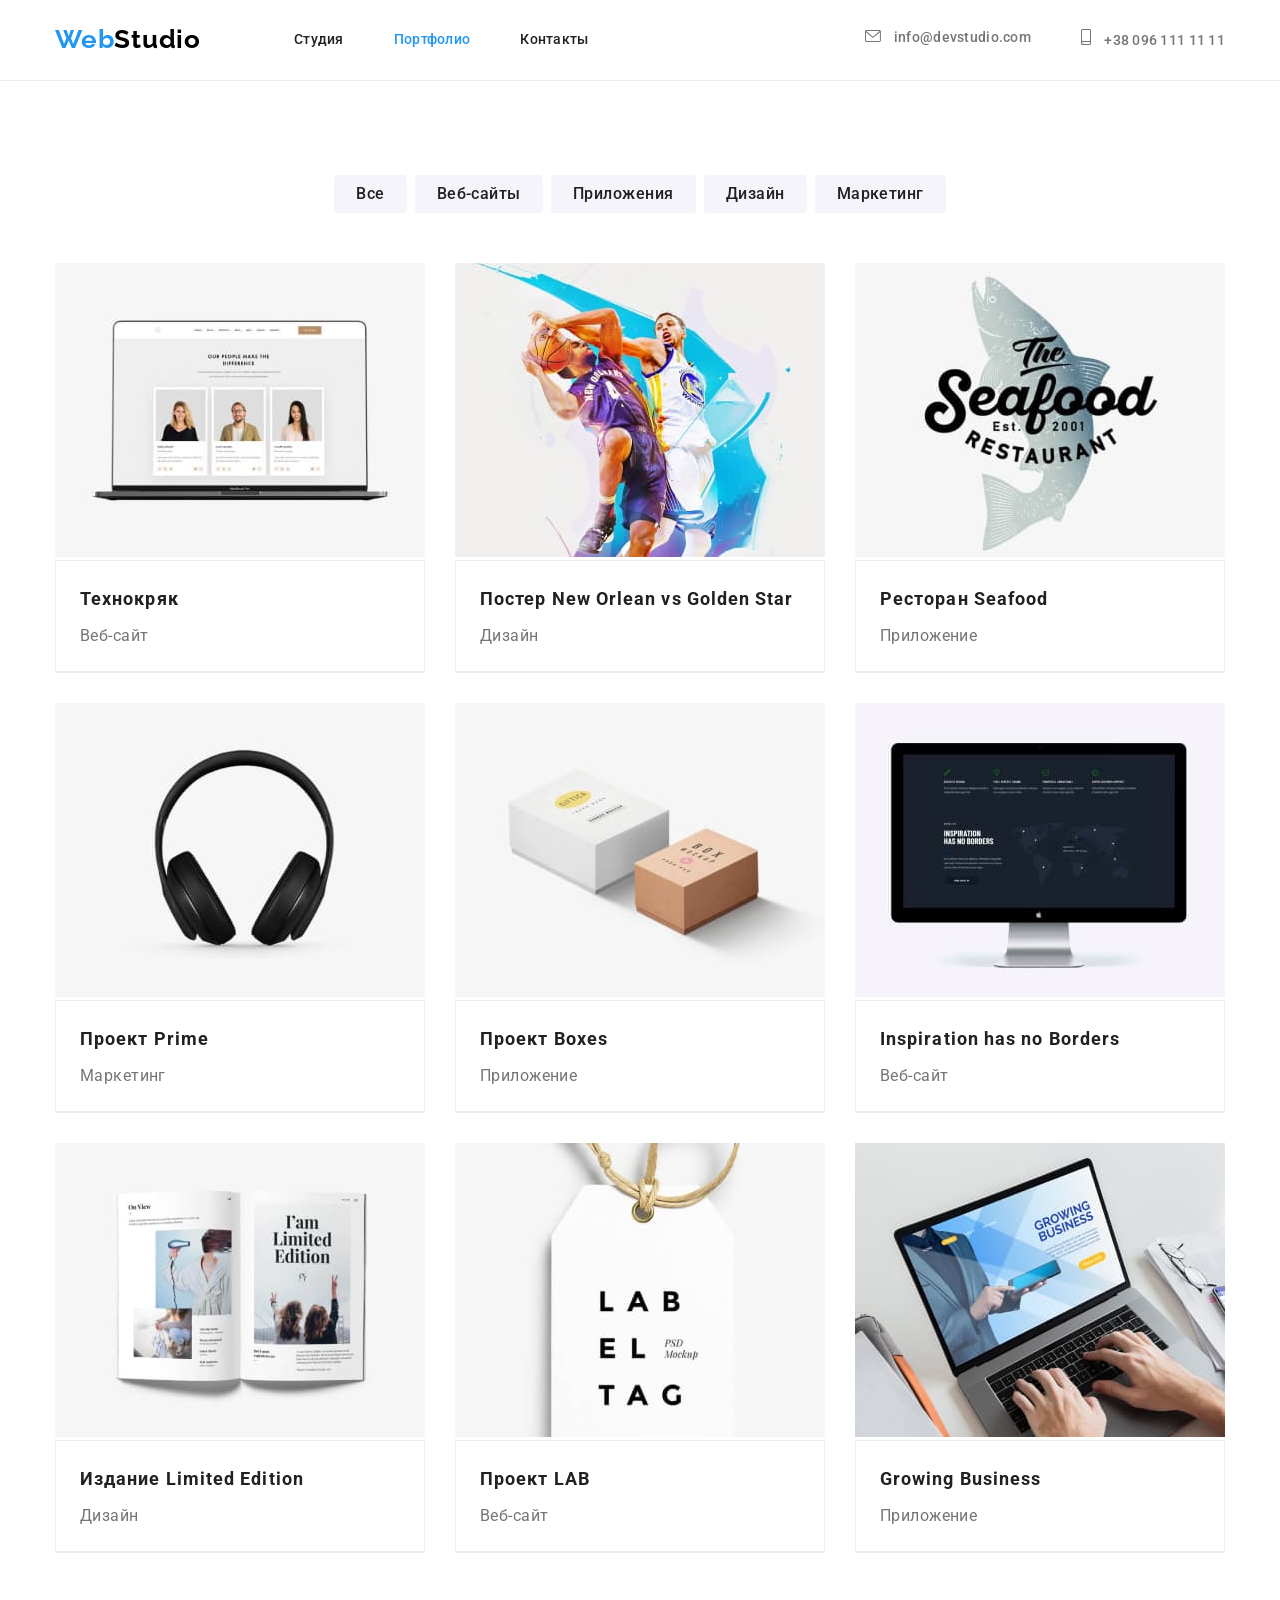
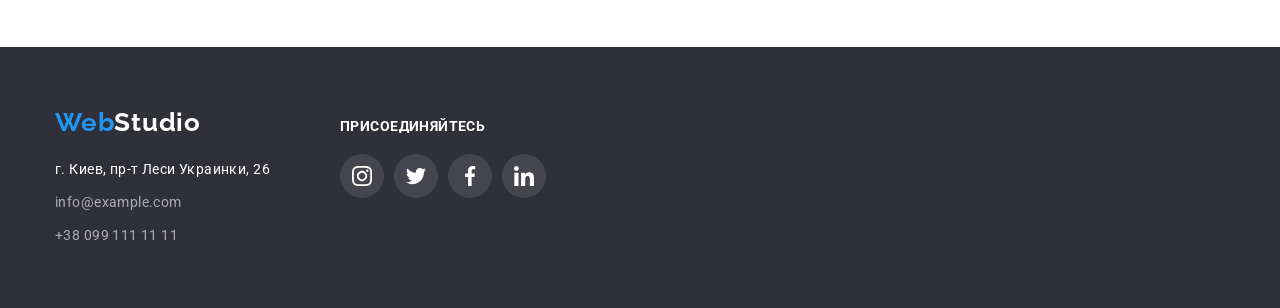
==== portfolio.html @ f18df696 "Initial commit" ====
<!DOCTYPE html>
<html lang="ru">

<head>
    <meta charset="UTF-8">
    <meta http-equiv="X-UA-Compatible" content="IE=edge">
    <meta name="viewport" content="width=device-width, initial-scale=1.0">
    <title>Portfolio</title>
    <link rel="preconnect" href="https://fonts.gstatic.com">
    <link
        href="https://fonts.googleapis.com/css2?family=Raleway:wght@700&family=Roboto:wght@400;500;700;900&display=swap"
        rel="stylesheet">
        <link rel="stylesheet" href="https://cdnjs.cloudflare.com/ajax/libs/modern-normalize/1.1.0/modern-normalize.min.css">
    <link rel="stylesheet" href="./css/styles.css">
</head>

<body>
    <header class="header">

        <div class="container">
            <nav class="header-navigation">
                <a href="" class="header-logo link"><span>Web</span>Studio</a>
                <ul class="header-list list">
                    <li class="header-item pointer"><a href="./index.html" class="header-link ">Студия</a></li>
                    <li class="header-item pointer"><a href="./portfolio.html" class="header-link current">Портфолио</a>
                    </li>
                    <li class="header-item pointer"><a href="" class="header-link">Контакты</a></li>
                </ul>
            </nav>
            <ul class="header-contacts-list list">
                <li class="header-mail-li">
                    <a class="header-mail link" href="http://info@devstudio.com">
                        <svg class="mail-icon" width="16" height="12">
                            <use href="./images/icons.svg#icon-envelope"></use>
                        </svg>
                        info@devstudio.com
                    </a>
                </li>
                <li class="header-tel-li">
                    <a class="header-tel link" href="tel:+380961111111">
                        <svg class="phone-icon" width="10" height="16">
                            <use href="./images/icons.svg#icon-smartphone"></use>
                        </svg>
                        +38 096 111 11 11</a>
                </li>
            </ul>
        </div>

    </header>
    <main>
        <section class="samples">
            <div class="container">
                <h1 hidden>Работы</h1>
                <ul class="services-list list">
                    <li><button type="button" class="services-item-btn pointer">Все</button></li>
                    <li><button type="button" class="services-item-btn pointer">Веб-сайты</button></li>
                    <li><button type="button" class="services-item-btn pointer">Приложения</button></li>
                    <li><button type="button" class="services-item-btn pointer">Дизайн</button></li>
                    <li><button type="button" class="services-item-btn pointer">Маркетинг</button></li>
                </ul>
                <ul class="examples-list list">
                    <li class="examples-item">
                        <a href="" class="examples-icon link"><img src="./images/projects/project-1.jpg" alt="технокряк">
                            <div class="about-examles">
                                <h2 class="examples-title">Технокряк</h2>
                                <p class="examples-text">Веб-сайт</p>
                            </div>
                        </a>
                    </li>
                    <li class="examples-item">
                        <a href="" class="examples-icon link"><img src="./images/projects/project-2.jpg" alt="Постер">
                            <div class="about-examles">
                                <h2 class="examples-title">Постер New Orlean vs Golden Star</h2>
                                <p class="examples-text">Дизайн</p>
                            </div>
                        </a>
                    </li>
                    <li class="examples-item">
                        <a href="" class="examples-icon link"><img src="./images/projects/project-3.jpg" alt="Ресторан">
                            <div class="about-examles">
                                <h2 class="examples-title">Ресторан Seafood</h2>
                                <p class="examples-text">Приложение</p>
                            </div>
                        </a>
                    </li>
                    <li class="examples-item">
                        <a href="" class="examples-icon link"><img src="./images/projects/project-4.jpg" alt="Проект Prime">
                            <div class="about-examles">
                                <h2 class="examples-title">Проект Prime</h2>
                                <p class="examples-text">Маркетинг</p>
                            </div>
                        </a>
                    </li>
                    <li class="examples-item">
                        <a href="" class="examples-icon link"><img src="./images/projects/project-5.jpg" alt="Проект Boxes">
                            <div class="about-examles">
                                <h2 class="examples-title">Проект Boxes</h2>
                                <p class="examples-text">Приложение</p>
                            </div>
                        </a>
                    </li>
                    <li class="examples-item">
                        <a href="" class="examples-icon link"><img src="./images/projects/project-6.jpg" alt="Inspiration has no Borders">
                            <div class="about-examles">
                                <h2 class="examples-title">Inspiration has no Borders</h2>
                                <p class="examples-text">Веб-сайт</p>
                            </div>
                        </a>
                    </li>
                    <li class="examples-item">
                        <a href="" class="examples-icon link"><img src="./images/projects/project-7.jpg" alt="Издание Limited Edition">
                            <div class="about-examles">
                                <h2 class="examples-title">Издание Limited Edition</h2>
                                <p class="examples-text">Дизайн</p>
                            </div>
                        </a>
                    </li>
                    <li class="examples-item">
                        <a href="" class="examples-icon link"><img src="./images/projects/project-8.jpg" alt="Проект LAB">
                            <div class="about-examles">
                                <h2 class="examples-title">Проект LAB</h2>
                                <p class="examples-text">Веб-сайт</p>
                            </div>
                        </a>
                    </li>
                    <li class="examples-item">
                        <a href="" class="examples-icon link"><img src="./images/projects/project-9.jpg" alt="Growing Business">
                            <div class="about-examles">
                                <h2 class="examples-title">Growing Business</h2>
                                <p class="examples-text">Приложение</p>
                            </div>
                        </a>
                    </li>
                </ul>
            </div>
        </section> 
    </main>
    <footer class="footer">
        <div class="container">
            <div class="footer-content">
                <div class="footer-contact">
                    <a href="" class="footer-logo link"><span>Web</span>Studio</a>
                    <address>
                        <ul class="address list list">
                            <li class="footer-item pointer"><a href="" class="footer-add-link link">г. Киев, пр-т Леси
                                    Украинки, 26</a></li>
                            <li class="footer-item pointer"><a href="mailto:info@example.com"
                                    class="footer-link link">info@example.com</a></li>
                            <li class="footer-item pointer"><a href="tel:+380991111111" class="footer-link link">+38 099
                                    111 11 11</a></li>
                        </ul>
                    </address>
                </div>
                <div class="follow">
                    <h2 class="follow-title">присоединяйтесь</h2>
                    <ul class="follow-list list">
                        <li class="follow-item"><a href="" class="follow-link">
                                <svg class="follow-icon" width="20" height="20">
                                    <use href="./images/icons.svg#icon-instagram-2"></use>
                                </svg>
                            </a></li>
                        <li class="follow-item"><a href="" class="follow-link">
                                <svg class="follow-icon" width="20" height="20">
                                    <use href="./images/icons.svg#icon-twitter-1"></use>
                                </svg>
                            </a></li>
                        <li class="follow-item"><a href="" class="follow-link">
                                <svg class="follow-icon" width="20" height="20">
                                    <use href="./images/icons.svg#icon-facebook-1"></use>
                                </svg>
                            </a></li>
                        <li class="follow-item"><a href="" class="follow-link">
                                <svg class="follow-icon" width="20" height="20">
                                    <use href="./images/icons.svg#icon-linkedin-1"></use>
                                </svg>
                            </a></li>
                    </ul>
                </div>
            </div>
        </div>
    </footer>
</body>

</html>
---- css/styles.css ----
:root {
    --header-color: #212121;
    --contacts-color: #757575;
    --main-title-color: #FFFFFF;
    --second-title-color: #212121;
    --btn-color: #2196F3;
    --accent-color: #2196F3;
    --main-text-color: #757575;
    --hero-footer-bgc-color: #2F303A;
    --bcg-card-color: #F5F4FA;
    --head-logo-color: #000000;
    --footer-logo-color: #FFFFFF;
}

body {
    font-family: "Roboto", sans-serif;
    font-size: 14px;
    letter-spacing: 0.03em;
    color: var(--second-title-color);
}

p,
h1,
h2,
h3,
h4 {
    margin: 0;
}

ul {
    padding-left: 0;
    margin: 0;
}

.container {
    width: 1200px;
    padding-left: 15px;
    padding-right: 15px;
    margin: 0 auto;
    /* outline: 1px solid red; */
}

/* ---------------------------HEADER-------------------------- */
header {
    background-color: var(--main-title-color);
    padding-top: 24px;
    padding-bottom: 25px;
    border-bottom: 1px solid #ECECEC;
}

span {
    font-family: 'Raleway';
    font-style: normal;
    font-weight: 700;
    font-size: 26px;
    line-height: 1.19;
    letter-spacing: 0.03em;
    color: var(--accent-color);
}

.header-logo {
    font-family: 'Raleway';
    font-style: normal;
    font-weight: 700;
    font-size: 26px;
    line-height: 1.19;
    letter-spacing: 0.03em;
    color: var(--head-logo-color)
}

.list {
    list-style: none;
    margin-top: 0px;
}

.link {
    text-decoration: none;
}

.header .container {
    display: flex;
    align-items: center;
}

.header-navigation {
    display: flex;
    align-items: center;
}

.header-list {
    display: flex;
    margin-left: 93px;
}

.header-item:not(:last-child) {
    margin-right: 50px;
}

.header-link {
    font-weight: 500;
    font-size: 14px;
    line-height: 1.14;
    letter-spacing: 0.02em;
    text-decoration: none;
    color: var(--header-color);
}

.pointer {
    cursor: pointer;
}

.header-link:hover,
.header-link:focus {
    color: var(--accent-color);
}

.header-list .header-link.current {
    color: var(--accent-color);
}

.header-contacts-list {
    display: flex;
    margin-left: auto;
}

.header-mail {
    font-weight: 500;
    font-size: 14px;
    line-height: 1.14;
    letter-spacing: 0.02em;
    color: var(--contacts-color);
    /* margin-right: 50px; */
}

.mail-icon {
    margin-right: 10px;
    fill: currentColor;
    align-self: center;
}

.header-mail:hover,
.header-mail:focus {
    color: var(--accent-color);
}

.header-tel {
    font-weight: 500;
    font-size: 14px;
    line-height: 1.14;
    letter-spacing: 0.02em;
    color: var(--contacts-color);
    /* margin-right: 0px; */
}

.header-mail-li {
    margin-right: 50px;
}

.header-tel-li {
    margin-right: 0px;
}

.phone-icon {
  margin-right: 10px;
  fill: currentColor;
  align-self: center;
}

.header-tel:hover,
.header-tel:focus {
    color: var(--accent-color);
}

/* ----------------------------------------HERO------------------------------------------- */

.hero {
    text-align: center;
}

.hero-content {
    background-color: var(--hero-footer-bgc-color);
    padding-top: 200px;
    padding-bottom: 200px;
    max-width: 1600px;
    height: 600px;
    margin-left: auto;
    margin-right: auto;
    background-image: linear-gradient(rgba(47, 48, 58, 0.4),
            rgba(47, 48, 58, 0.4)),
        url(../images/background/background-1.jpg);
}

.hero-title {
    font-weight: 900;
    font-size: 44px;
    width: 696px;
    line-height: 1.36;
    /* text-align: center; */
    letter-spacing: 0.06em;
    text-transform: uppercase;
    color: var(--main-title-color);
    margin: 0 auto;
    margin-bottom: 30px;


}

.hero-btn {
    display: inline-block;
    font-family: 'Roboto';
    font-weight: 700;
    font-size: 16px;
    line-height: 1.88;
    /* display: flex; */
    align-items: center;
    text-align: center;
    letter-spacing: 0.06em;
    color: var(--main-title-color);
    background-color: var(--accent-color);
    border: none;
    border-radius: 4px;
    padding: 10px 32px;
}

.hero-btn:hover,
.hero-btn:focus {
    background-color: #188ce8;
}

/* ------------------------------------FEATURE----------------------------------- */
.feature {
    padding-top: 94px;
    padding-bottom: 94px;
}

.feature-list {
    display: flex;
}

.feature-title {
    font-weight: 700;
    font-size: 14px;
    line-height: 1.14;
    text-transform: uppercase;
    color: var(--second-title-color);
    margin-top: 0px;
    margin-bottom: 10px;
}

.feature-item {
    width: 270px;
    margin-right: 30px;
}

.feature-item::before {
    display: block;
    content:"";
    height: 120px;
    width: 270px;
    /*outline: 1px solid red;*/
    margin-bottom: 30px;
    background-repeat: no-repeat;
    background-size: 25%;
    background-position: center;
    background-color: #F5F4FA;
    border-radius: 4px;
}
/*
.feature-item:nth-child(1)::before {
    background-image: url(../images/features/antenna.svg);
}
.feature-item:nth-child(2)::before {
    background-image: url(../images/features/clock.svg);
}
.feature-item:nth-child(3)::before {
    background-image: url(../images/features/diagram.svg);
}
.feature-item:nth-child(4)::before {
    background-image: url(../images/features/astronaut.svg);
}
*/
.antenna::before {
    background-image: url(../images/features/antenna.svg);
}

.clock::before {
    background-image: url(../images/features/clock.svg);
}

.vector::before {
    background-image: url(../images/features/diagram.svg);
}

.austronaut::before {
    background-image: url(../images/features/astronaut.svg);
}


.feature-item:last-child {
    margin-right: 0px;
}

.feature-text {
    line-height: 1.71;
    max-width: 270px;
    margin-top: 0px;
    color: var(--contacts-color);
}

/* -------------------------------------direction--------------------------------------- */
.direction {
    padding-bottom: 94px;
}

.direction-list {
    display: flex;
}

.direction-item {

    margin-right: 30px;
}

.direction-icon {
    display: block;
    width: 100%;
    height: auto;

}

.direction-item:last-child {
    margin-right: 0px;
}

.direction-title {
    font-weight: 700;
    font-size: 36px;
    line-height: 1.17;
    text-align: center;
    color: var(--second-title-color);
    margin-bottom: 50px;
    margin-top: 0px;
}

.team {
    background-color: var(--bcg-card-color);
    padding-top: 94px;
    padding-bottom: 94px;
}

.team-list {
    display: flex;
}

.team-item {
    margin-right: 30px;
    background: #FFFFFF;
    box-shadow: 0px 1px 3px rgba(0, 0, 0, 0.12),
        0px 1px 1px rgba(0, 0, 0, 0.14),
        0px 2px 1px rgba(0, 0, 0, 0.2);
    border-radius: 0px 0px 4px 4px;
}

.team-item:last-child {
    margin-right: 0px;
}

.team-title {
    font-weight: 700;
    font-size: 36px;
    line-height: 1.17;
    text-align: center;
    color: var(--second-title-color);
    margin-bottom: 50px;
    margin-top: 0px;
}

.team-icon {
    display: block;
    width: 100%;
    height: auto;

}

.about-team-item {
    padding-top: 30px;
    padding-bottom: 30px;
}

.team-item-title {
    font-weight: 500;
    font-size: 16px;
    line-height: 1.19;
    text-align: center;
    color: var(--second-title-color);
    margin-bottom: 10px;
    margin-top: 0px;
}

.specialty-text {
    font-size: 16px;
    line-height: 1.19;
    text-align: center;
    margin-top: 0px;
    color: var(--contacts-color);
}

.team-soc-list {
    display: flex;
    justify-content: center;
    padding-bottom: 30px;
}

.team-soc-link {
    width: 44px;
    height: 44px;
    background-color: #FFFFFF;
    border-radius: 50%;
    display: flex;
    justify-content: center;
    align-items: center;
    fill: #AFB1B8;
}

/* .team-soc-icon {
        fill: #AFB1B8;
    } */
.team-soc-link:hover,
.team-soc-link:focus {
    background-color: #2196F3;
    fill: #FFFFFF;
}

.team-soc-item+.team-soc-item {
    margin-left: 10px;
}
/* ---------------------------------------CLIENTS------------------------------------ */

.clients {
    padding-top: 94px;
    padding-bottom: 94px;
}

.clients-title {
    font-weight: 700;
    font-size: 36px;
    line-height: 1.17;
    text-align: center;
    color: var(--second-title-color);
    margin-bottom: 50px;
    margin-top: 0px;
}

.clients-list {
    display: flex;
    justify-content: center;

}

.clients-item+.clients-item {
    margin-left: 30px;
}

.clients-link {
    display: flex;
    width: 170px;
    height: 92px;
    /* background-color: #2196F3; */
    border: 1px solid #AFB1B8;
    border-radius: 4px;
    justify-content: center;
    align-items: center;
    fill: #AFB1B8;

}

.clients-link:hover,
.clients-link:focus {
    fill: #2196F3;
    border: 1px solid #2196F3;
}

/* .mail-icon  */





/* ---------------------------------------FOOTER----------------------------------- */
.footer {
    max-width: 1600px;
    background-color: var(--hero-footer-bgc-color);

    padding-top: 60px;
    padding-bottom: 60px;
    margin-left: auto;
    margin-right: auto;
    /* display: flex; */
    align-items: center;
}

.footer-logo {
    display: inline-block;
    font-family: 'Raleway';
    font-style: normal;
    font-weight: 700;
    font-size: 26px;
    line-height: 1.19;
    letter-spacing: 0.03em;
    color: var(--footer-logo-color);
    margin-bottom: 20px;
}

.footer-content {
    display: flex;
    align-items: baseline;
}

.footer-item {
    margin-bottom: 9px;
}

.footer-item:last-child {
    margin-bottom: 0px;
}

.footer-add-link {
    font-style: normal;
    font-weight: 400;
    font-size: 14px;
    line-height: 1.71;
    letter-spacing: 0.03em;
    color: var(--footer-logo-color);

}

.footer-add-link:hover,
.footer-add-link:focus {
    color: var(--accent-color);
}

.footer-link {
    font-style: normal;
    font-size: 14px;
    line-height: 1.71;
    letter-spacing: 0.03em;
    color: rgba(255, 255, 255, 0.6);

}


.follow-title {
    font-family: 'Roboto';
    font-style: normal;
    font-weight: 700;
    font-size: 14px;
    line-height: 16px;
    letter-spacing: 0.03em;
    color: #FFFFFF;
    text-transform: uppercase;
    margin-bottom: 20px;
}


.footer-link:hover,
.footer-link:focus {
    color: var(--accent-color);
}

.follow {
  display: block;
  margin-left: 70px;
}

.follow-list {
  display: flex;
  justify-content: center;
}

.follow-link {
  width: 44px;
  height: 44px;
  background: rgba(255, 255, 255, 0.1);
  border-radius: 50%;
  display: flex;
  justify-content: center;
  align-items: center;
  fill: #FFFFFF;
}

.follow-link:hover,
.follow-link:focus {
  background-color: #2196F3;

}

/* .follow-item {
    } */
.follow-item:not(:last-child) {
  margin-right: 10px;
}
/* --------------------------------------------samples------------------------------------------ */
.samples {
    padding-top: 94px;
    padding-bottom: 94px;
}

.services-list {
    display: flex;
    justify-content: center;
}

.services-list>li {
    margin-right: 8px;
}

.services-list>li:last-child {
    margin-right: 0px;
}

.services-item-btn {

    font-family: 'Roboto';
    font-weight: 500;
    font-size: 16px;
    line-height: 1.62;
    text-align: center;
    letter-spacing: 0.03em;
    color: var(--header-color);
    background-color: var(--bcg-card-color);
    border: none;
    border-radius: 4px;
    padding: 6px 22px;
}

.services-item-btn:hover,
.services-item-btn:focus {
    color: var(--main-title-color);
    background-color: var(--accent-color);
}

.services-list {
    margin-bottom: 50px;
}

.examples-title {
    font-weight: 700;
    font-size: 18px;
    line-height: 2;
    letter-spacing: 0.06em;
    color: var(--second-title-color);
    margin-bottom: 4px;

}

.examples-text {
    font-size: 16px;
    line-height: 1.88;
    color: var(--main-text-color);

}

.about-examles {
    padding: 20px 24px;
    /* padding-bottom: 20px; */
    border: 1px solid #EEEEEE;

}

.examples-list {
    display: flex;
    flex-wrap: wrap;

}

.examples-item {

    margin-right: 30px;
    margin-bottom: 30px;
    border-bottom: 1px solid #EEEEEE;
}

.examples-icon {
    display: block;
    width: 100%;
    height: auto;
}

.examples-icon:hover {
    box-shadow: 0px 1px 1px rgba(0, 0, 0, 0.12),
        0px 4px 4px rgba(0, 0, 0, 0.06),
        1px 4px 6px rgba(0, 0, 0, 0.16);
}

.examples-item:nth-child(3n) {
    margin-right: 0px;
}

.examples-item:nth-last-child(-n+3) {
    margin-bottom: 0px;
}
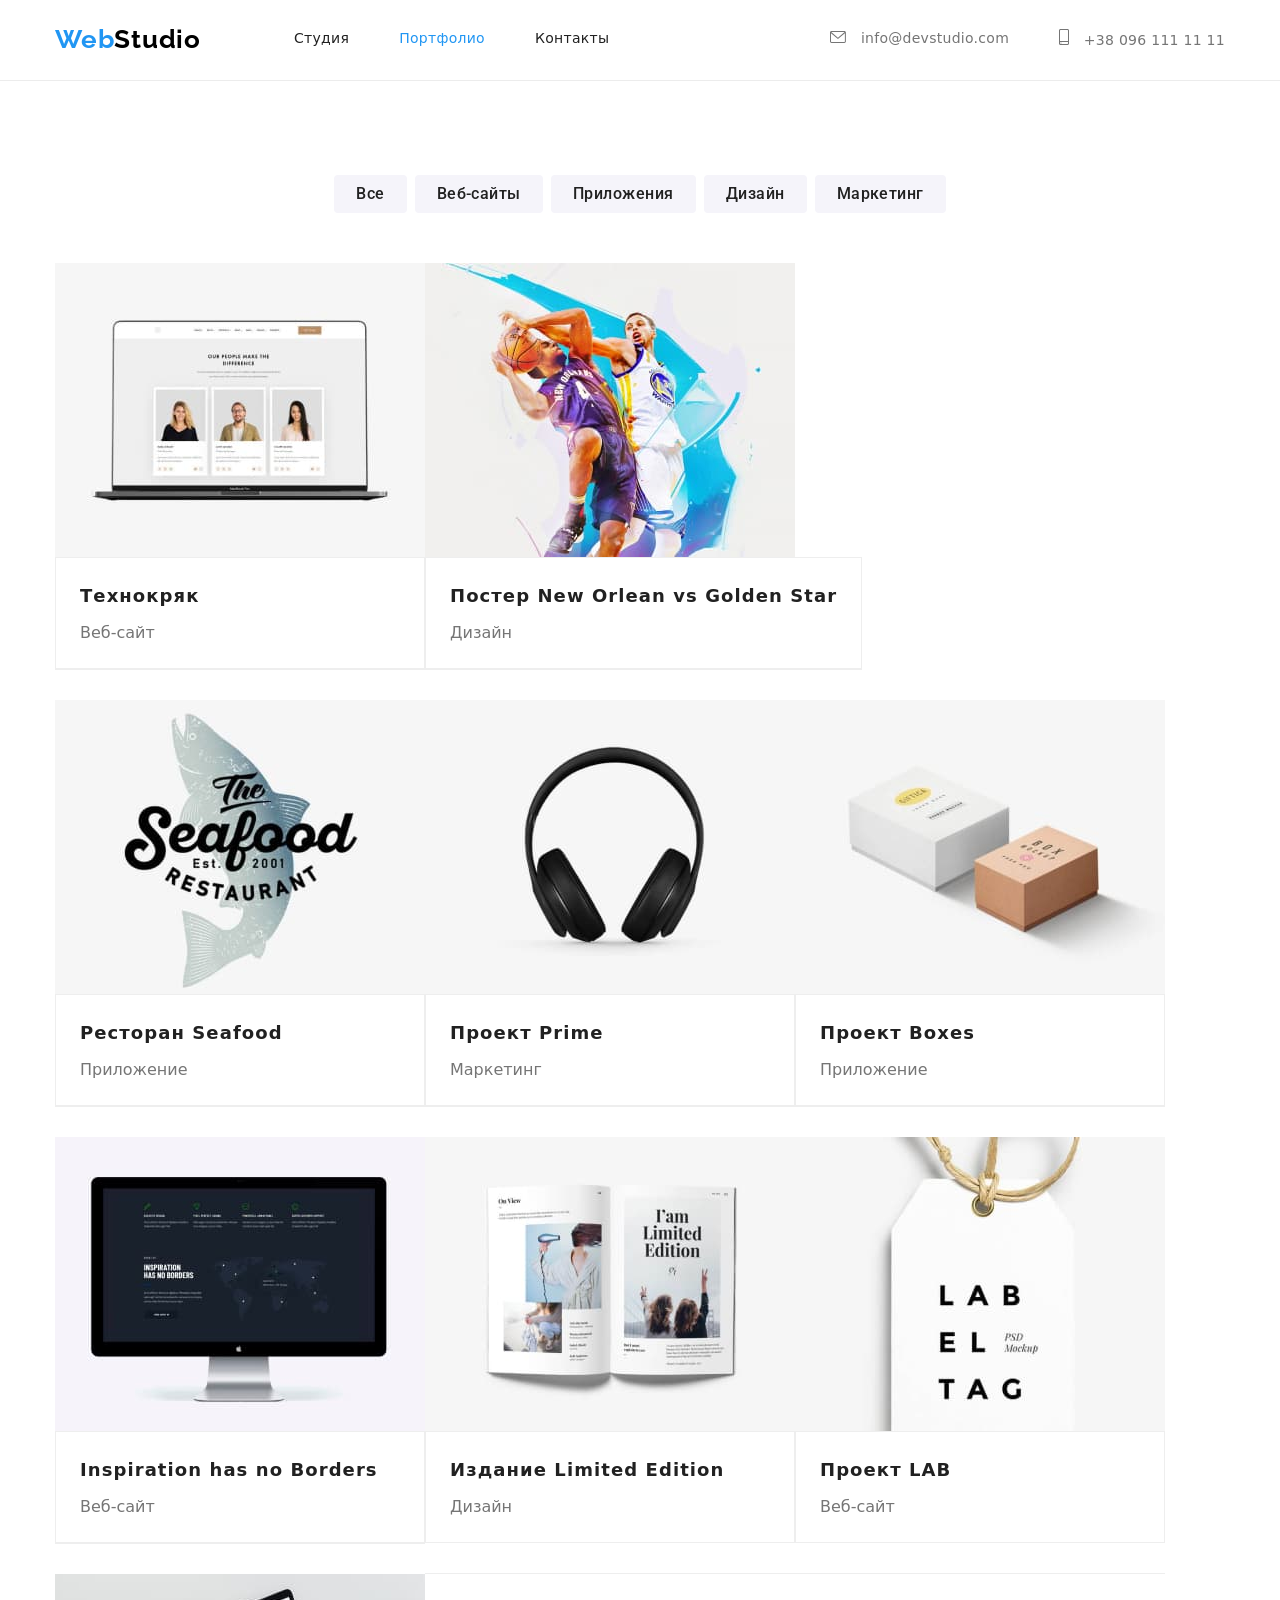
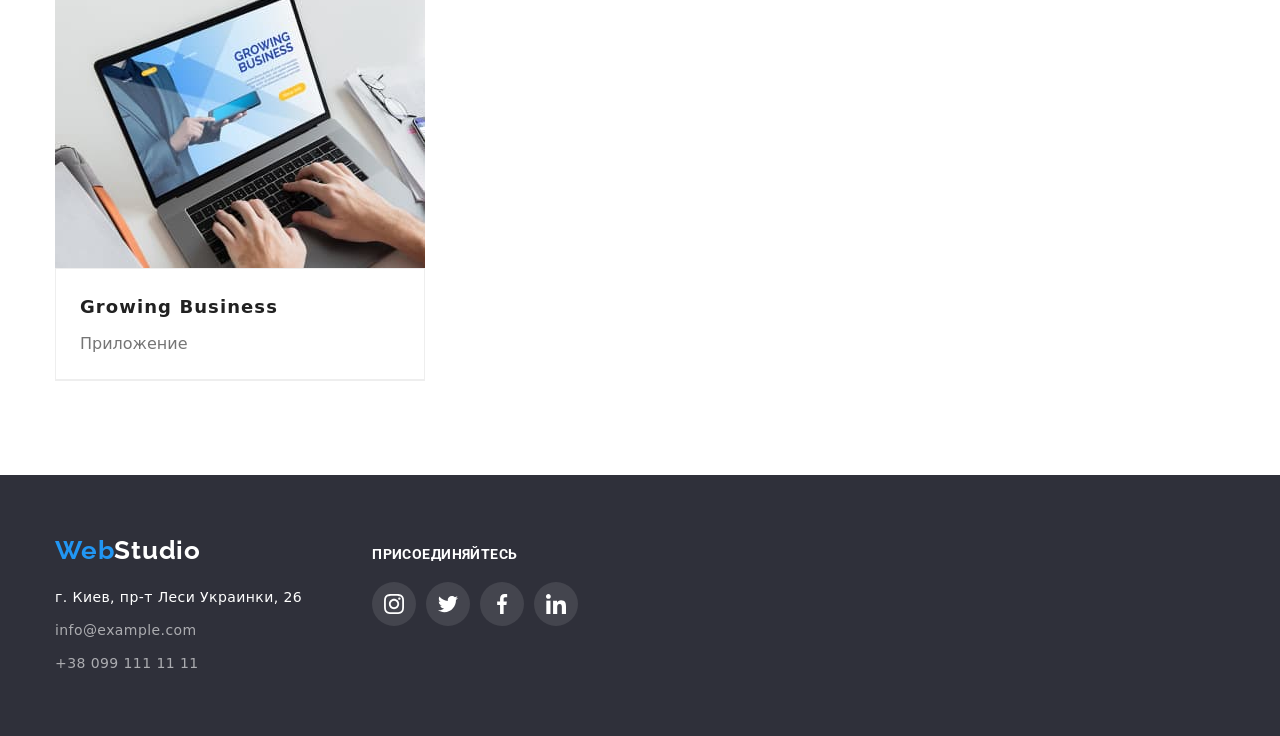
==== commit efdb2f11: "Add files via upload" ====
--- a/portfolio.html
+++ b/portfolio.html
@@ -60,7 +60,14 @@
                 </ul>
                 <ul class="examples-list list">
                     <li class="examples-item">
-                        <a href="" class="examples-icon link"><img src="./images/projects/project-1.jpg" alt="технокряк">
+                        <a href="" class="examples-icon link">
+                            <div class="card-over"><img src="./images/projects/project-1.jpg" alt="технокряк">
+                                <p class="card-text is-hidden-text">
+                                    Ресурс предлагает комплексные предложения с разным уровнем функционала и сервисов.
+                                    Все это позволит посетителю получить
+                                    исчерпывающие сведения о компании или частном лице.
+                                </p>
+                            </div>
                             <div class="about-examles">
                                 <h2 class="examples-title">Технокряк</h2>
                                 <p class="examples-text">Веб-сайт</p>
@@ -68,7 +75,14 @@
                         </a>
                     </li>
                     <li class="examples-item">
-                        <a href="" class="examples-icon link"><img src="./images/projects/project-2.jpg" alt="Постер">
+                        <a href="" class="examples-icon link">
+                            <div class="card-over"><img src="./images/projects/project-2.jpg" alt="Постер">
+                                <p class="card-text is-hidden-text">
+                                    Ресурс предлагает комплексные предложения с разным уровнем функционала и сервисов.
+                                    Все это позволит посетителю получить
+                                    исчерпывающие сведения о компании или частном лице.
+                                </p>
+                            </div>
                             <div class="about-examles">
                                 <h2 class="examples-title">Постер New Orlean vs Golden Star</h2>
                                 <p class="examples-text">Дизайн</p>
@@ -76,7 +90,15 @@
                         </a>
                     </li>
                     <li class="examples-item">
-                        <a href="" class="examples-icon link"><img src="./images/projects/project-3.jpg" alt="Ресторан">
+                        <a href="" class="examples-icon link">
+                            <div class="card-over"><img src="./images/projects/project-3.jpg" alt="Ресторан">
+                                <p class="card-text is-hidden-text">
+                                    Ресурс предлагает комплексные предложения с разным уровнем функционала и сервисов.
+                                    Все это позволит посетителю
+                                    получить
+                                    исчерпывающие сведения о компании или частном лице.
+                                </p>
+                            </div>
                             <div class="about-examles">
                                 <h2 class="examples-title">Ресторан Seafood</h2>
                                 <p class="examples-text">Приложение</p>
@@ -84,7 +106,15 @@
                         </a>
                     </li>
                     <li class="examples-item">
-                        <a href="" class="examples-icon link"><img src="./images/projects/project-4.jpg" alt="Проект Prime">
+                        <a href="" class="examples-icon link">
+                            <div class="card-over"><img src="./images/projects/project-4.jpg" alt="Проект Prime">
+                                <p class="card-text is-hidden-text">
+                                    Ресурс предлагает комплексные предложения с разным уровнем функционала и сервисов.
+                                    Все это позволит посетителю
+                                    получить
+                                    исчерпывающие сведения о компании или частном лице.
+                                </p>
+                            </div>
                             <div class="about-examles">
                                 <h2 class="examples-title">Проект Prime</h2>
                                 <p class="examples-text">Маркетинг</p>
@@ -92,7 +122,15 @@
                         </a>
                     </li>
                     <li class="examples-item">
-                        <a href="" class="examples-icon link"><img src="./images/projects/project-5.jpg" alt="Проект Boxes">
+                        <a href="" class="examples-icon link">
+                            <div class="card-over"><img src="./images/projects/project-5.jpg" alt="Проект Boxes">
+                                <p class="card-text is-hidden-text">
+                                    Ресурс предлагает комплексные предложения с разным уровнем функционала и сервисов.
+                                    Все это позволит посетителю
+                                    получить
+                                    исчерпывающие сведения о компании или частном лице.
+                                </p>
+                            </div>
                             <div class="about-examles">
                                 <h2 class="examples-title">Проект Boxes</h2>
                                 <p class="examples-text">Приложение</p>
@@ -100,7 +138,15 @@
                         </a>
                     </li>
                     <li class="examples-item">
-                        <a href="" class="examples-icon link"><img src="./images/projects/project-6.jpg" alt="Inspiration has no Borders">
+                        <a href="" class="examples-icon link">
+                            <div class="card-over"><img src="./images/projects/project-6.jpg" alt="Inspiration has no Borders">
+                                <p class="card-text is-hidden-text">
+                                    Ресурс предлагает комплексные предложения с разным уровнем функционала и сервисов.
+                                    Все это позволит посетителю
+                                    получить
+                                    исчерпывающие сведения о компании или частном лице.
+                                </p>
+                            </div>
                             <div class="about-examles">
                                 <h2 class="examples-title">Inspiration has no Borders</h2>
                                 <p class="examples-text">Веб-сайт</p>
@@ -108,7 +154,15 @@
                         </a>
                     </li>
                     <li class="examples-item">
-                        <a href="" class="examples-icon link"><img src="./images/projects/project-7.jpg" alt="Издание Limited Edition">
+                        <a href="" class="examples-icon link">
+                            <div class="card-over"><img src="./images/projects/project-7.jpg" alt="Издание Limited Edition">
+                                <p class="card-text is-hidden-text">
+                                    Ресурс предлагает комплексные предложения с разным уровнем функционала и сервисов.
+                                    Все это позволит посетителю
+                                    получить
+                                    исчерпывающие сведения о компании или частном лице.
+                                </p>
+                            </div>
                             <div class="about-examles">
                                 <h2 class="examples-title">Издание Limited Edition</h2>
                                 <p class="examples-text">Дизайн</p>
@@ -116,7 +170,15 @@
                         </a>
                     </li>
                     <li class="examples-item">
-                        <a href="" class="examples-icon link"><img src="./images/projects/project-8.jpg" alt="Проект LAB">
+                        <a href="" class="examples-icon link">
+                            <div class="card-over"><img src="./images/projects/project-8.jpg" alt="Проект LAB">
+                                <p class="card-text is-hidden-text">
+                                    Ресурс предлагает комплексные предложения с разным уровнем функционала и сервисов.
+                                    Все это позволит посетителю
+                                    получить
+                                    исчерпывающие сведения о компании или частном лице.
+                                </p>
+                            </div>
                             <div class="about-examles">
                                 <h2 class="examples-title">Проект LAB</h2>
                                 <p class="examples-text">Веб-сайт</p>
@@ -124,7 +186,15 @@
                         </a>
                     </li>
                     <li class="examples-item">
-                        <a href="" class="examples-icon link"><img src="./images/projects/project-9.jpg" alt="Growing Business">
+                        <a href="" class="examples-icon link">
+                            <div class="card-over"><img src="./images/projects/project-9.jpg" alt="Growing Business">
+                                <p class="card-text is-hidden-text">
+                                    Ресурс предлагает комплексные предложения с разным уровнем функционала и сервисов.
+                                    Все это позволит посетителю
+                                    получить
+                                    исчерпывающие сведения о компании или частном лице.
+                                </p>
+                            </div>
                             <div class="about-examles">
                                 <h2 class="examples-title">Growing Business</h2>
                                 <p class="examples-text">Приложение</p>
--- a/css/styles.css
+++ b/css/styles.css
@@ -10,9 +10,17 @@
     --bcg-card-color: #F5F4FA;
     --head-logo-color: #000000;
     --footer-logo-color: #FFFFFF;
-}
-
-body {
+    --white-txt: #ffffff;
+    --header-bg: #ffffff;
+    --button-bg: #2196f3;
+
+    --animation: cubic-bezier(0.4, 0, 0.2, 1);
+    --transition-timing-function: cubic-bezier(0.4, 0, 0.2, 1);
+    --transition-duration: 250ms;
+    
+    
+}
+ .body {
     font-family: "Roboto", sans-serif;
     font-size: 14px;
     letter-spacing: 0.03em;
@@ -94,16 +102,40 @@
 
 .header-item:not(:last-child) {
     margin-right: 50px;
-}
+
+}
+ 
+
 
 .header-link {
+    position: relative;
+    display: block;
     font-weight: 500;
     font-size: 14px;
     line-height: 1.14;
     letter-spacing: 0.02em;
     text-decoration: none;
     color: var(--header-color);
-}
+    transition: color 250ms var(--animation);
+}
+
+.header-link::after {
+    content: '';
+    position: absolute;
+    bottom: -34px;
+    display: block;
+    width: 100%;
+    height: 4px;
+    background-color: var(--accent-color);
+    border-radius: 2px;
+    transform: scale(0);
+    transition: transform 250ms var(--animation);
+}
+
+.header-link:hover::after {
+    transform: scale(1);
+}
+
 
 .pointer {
     cursor: pointer;
@@ -113,6 +145,7 @@
 .header-link:focus {
     color: var(--accent-color);
 }
+
 
 .header-list .header-link.current {
     color: var(--accent-color);
@@ -225,6 +258,101 @@
 .hero-btn:hover,
 .hero-btn:focus {
     background-color: #188ce8;
+}
+
+
+.backdrop {
+    position: fixed;
+    width: 100%;
+    height: 100%;
+    top: 0px;
+    left: 0px;
+    z-index: 1;
+
+    background-color: rgba(0, 0, 0, 0.2);
+}
+
+.backdrop .is-hidden {
+    opacity: 0;
+    visibility: hidden;
+    pointer-events: none;
+}
+
+.modal-wrapper {
+    position: absolute;
+    top: 50%;
+    left: 50%;
+    width: 528px;
+    height: 581px;
+    border-radius: 4px;
+    background-color: var(--main-title-color);
+    box-shadow: rgba(0, 0, 0, 0.12) 0px 1px 3px, rgba(0, 0, 0, 0.14) 0px 1px 1px, rgba(0, 0, 0, 0.2) 0px 2px 1px;
+    transform: translate(-50%, -50%) scale(1);
+    transition: transform 2500ms var(--timing-functiontransition-timing-function);
+}
+
+
+.hero-button {
+    font-family: var(--main-font);
+    font-weight: 700;
+    font-size: 16px;
+    line-height: 1.88;
+    letter-spacing: 0.06em;
+    color: var(--white-txt);
+    background: var(--button-bg);
+    box-shadow: 0px 4px 4px rgba(0, 0, 0, 0.15);
+    border-radius: 4px;
+    padding: 10px 32px;
+    border: none;
+}
+
+.backdrop {
+    position: fixed;
+    width: 100%;
+    height: 100%;
+    top: 0px;
+    left: 0px;
+    z-index: 1;
+
+    background-color: rgba(0, 0, 0, 0.2);
+}
+
+.backdrop.is-hidden {
+    opacity: 0;
+    visibility: hidden;
+    pointer-events: none;
+}
+
+.modal-wrapper {
+    position: absolute;
+    top: 50%;
+    left: 50%;
+    width: 528px;
+    height: 581px;
+    border-radius: 4px;
+    background-color: var(--header-bg);
+    box-shadow: rgba(0, 0, 0, 0.12) 0px 1px 3px, rgba(0, 0, 0, 0.14) 0px 1px 1px, rgba(0, 0, 0, 0.2) 0px 2px 1px;
+    transform: translate(-50%, -50%) scale(1) rotateZ(360deg);
+    transition: transform 250ms var(--timing-functiontransition-timing-function);
+}
+
+.modal-btn {
+    position: absolute;
+    top: 8px;
+    right: 8px;
+    display: flex;
+    align-items: center;
+    justify-content: center;
+    padding: 0;
+    width: 30px;
+    height: 30px;
+    cursor: pointer;
+    border-radius: 50%;
+    border-width: 1px;
+    border-style: solid;
+    border-color: rgba(0, 0, 0, 0.1);
+    border-image: initial;
+    background-color: transparent;
 }
 
 /* ------------------------------------FEATURE----------------------------------- */
@@ -675,7 +803,7 @@
 
 .examples-item {
 
-    margin-right: 30px;
+    /*margin-right: 30px;*/
     margin-bottom: 30px;
     border-bottom: 1px solid #EEEEEE;
 }
@@ -698,4 +826,37 @@
 
 .examples-item:nth-last-child(-n+3) {
     margin-bottom: 0px;
-}+}
+
+.card-over {
+    position: relative;
+    overflow: hidden;
+}
+
+.card-over>img {
+    display: block;
+    max-width: 100%;
+}
+
+.card-text {
+    position: absolute;
+    bottom: 0;
+    left: 0;
+    padding: 63px 24px;
+    transform: translateY(100%);
+    transition: transform 250ms var(--animation);
+
+    font-weight: 400;
+    font-size: 18px;
+    line-height: 1.55;
+    letter-spacing: 0.03em;
+    color: var(--main-title-color);
+    background-color: rgba(33, 150, 243, 0.9);
+}
+
+.examples-icon:hover .card-text,
+.examples-icon:focus .card-text {
+    transform: translateY(0);
+}
+
+
